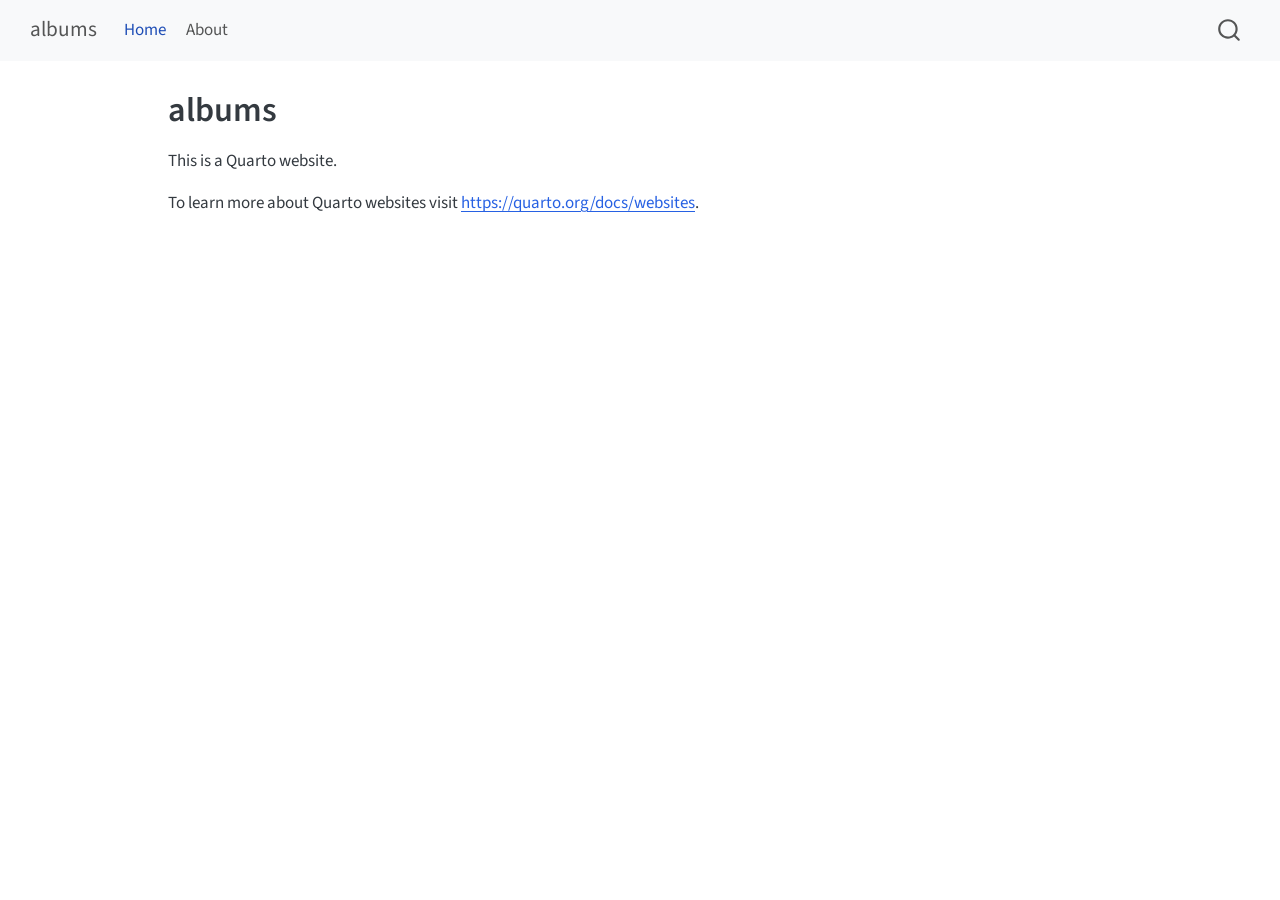
==== index.html @ 9aa45096 "Built site for gh-pages" ====
<!DOCTYPE html>
<html xmlns="http://www.w3.org/1999/xhtml" lang="en" xml:lang="en"><head>

<meta charset="utf-8">
<meta name="generator" content="quarto-1.10.18">

<meta name="viewport" content="width=device-width, initial-scale=1.0, user-scalable=yes">


<title>albums</title>
<style>
/* Default styles provided by pandoc.
** See https://pandoc.org/MANUAL.html#variables-for-html for config info.
*/
span.smallcaps{font-variant: small-caps;}
div.columns{display: flex; gap: 1.5em;}
div.column{flex: auto;}
@media screen {
div.columns{gap: min(4vw, 1.5em);}
div.column{overflow-x: auto;}
}
div.hanging-indent{margin-left: 1.5em; text-indent: -1.5em;}
ul.task-list{list-style: none;}
ul.task-list li input[type="checkbox"] {
  width: 0.8em;
  margin: 0 0.8em 0.2em -1em; /* quarto-specific, see https://github.com/quarto-dev/quarto-cli/issues/4556 */ 
  vertical-align: middle;
}
</style>


<script src="site_libs/quarto-nav/quarto-nav.js"></script>
<script src="site_libs/quarto-nav/headroom.min.js"></script>
<script src="site_libs/clipboard/clipboard.min.js"></script>
<script src="site_libs/quarto-search/autocomplete.umd.js"></script>
<script src="site_libs/quarto-search/fuse.min.js"></script>
<script src="site_libs/quarto-search/quarto-search.js"></script>
<meta name="quarto:offset" content="./">
<script src="site_libs/quarto-html/quarto.js" type="module"></script>
<script src="site_libs/quarto-html/tabsets/tabsets.js" type="module"></script>
<script src="site_libs/quarto-html/popper.min.js"></script>
<script src="site_libs/quarto-html/tippy.umd.min.js"></script>
<script src="site_libs/quarto-html/anchor.min.js"></script>
<link href="site_libs/quarto-html/tippy.css" rel="stylesheet">
<link href="site_libs/quarto-html/quarto-syntax-highlighting-64a204ab8560d761af7679ceaba22944.css" rel="stylesheet" id="quarto-text-highlighting-styles">
<script src="site_libs/bootstrap/bootstrap.min.js"></script>
<link href="site_libs/bootstrap/bootstrap-icons.css" rel="stylesheet">
<link href="site_libs/bootstrap/bootstrap-5453c8eb392fbb9e83e403fa6f01b86a.min.css" rel="stylesheet" append-hash="true" id="quarto-bootstrap" data-mode="light">
<script id="quarto-search-options" type="application/json">{
  "location": "navbar",
  "copy-button": false,
  "collapse-after": 3,
  "panel-placement": "end",
  "type": "overlay",
  "limit": 50,
  "keyboard-shortcut": [
    "f",
    "/",
    "s"
  ],
  "show-item-context": false,
  "language": {
    "search-no-results-text": "No results",
    "search-matching-documents-text": "matching documents",
    "search-copy-link-title": "Copy link to search",
    "search-hide-matches-text": "Hide additional matches",
    "search-more-match-text": "more match in this document",
    "search-more-matches-text": "more matches in this document",
    "search-clear-button-title": "Clear",
    "search-text-placeholder": "",
    "search-detached-cancel-button-title": "Cancel",
    "search-submit-button-title": "Submit",
    "search-label": "Search"
  }
}</script>


<link rel="stylesheet" href="styles.css">
</head>

<body class="nav-fixed quarto-light">

<div id="quarto-search-results"></div>
  <header id="quarto-header" class="headroom fixed-top">
    <nav class="navbar navbar-expand-lg " data-bs-theme="dark">
      <div class="navbar-container container-fluid">
      <div class="navbar-brand-container mx-auto">
    <a class="navbar-brand" href="./index.html">
    <span class="navbar-title">albums</span>
    </a>
  </div>
            <div id="quarto-search" class="" title="Search"></div>
          <button class="navbar-toggler" type="button" data-bs-toggle="collapse" data-bs-target="#navbarCollapse" aria-controls="navbarCollapse" role="menu" aria-expanded="false" aria-label="Toggle navigation" onclick="if (window.quartoToggleHeadroom) { window.quartoToggleHeadroom(); }">
  <span class="navbar-toggler-icon"></span>
</button>
          <div class="collapse navbar-collapse" id="navbarCollapse">
            <ul class="navbar-nav navbar-nav-scroll me-auto">
  <li class="nav-item">
    <a class="nav-link active" href="./index.html" aria-current="page"> 
<span class="menu-text">Home</span></a>
  </li>  
  <li class="nav-item">
    <a class="nav-link" href="./about.html"> 
<span class="menu-text">About</span></a>
  </li>  
</ul>
          </div> <!-- /navcollapse -->
            <div class="quarto-navbar-tools">
</div>
      </div> <!-- /container-fluid -->
    </nav>
</header>
<!-- content -->
<div id="quarto-content" class="quarto-container page-columns page-rows-contents page-layout-article page-navbar">
<!-- sidebar -->
<!-- margin-sidebar -->
    <div id="quarto-margin-sidebar" class="sidebar margin-sidebar zindex-bottom">
        
    </div>
<!-- main -->
<main class="content" id="quarto-document-content">

<header id="title-block-header" class="quarto-title-block default">
<div class="quarto-title">
<h1 class="title">albums</h1>
</div>



<div class="quarto-title-meta">

    
  
    
  </div>
  


</header>


<p>This is a Quarto website.</p>
<p>To learn more about Quarto websites visit <a href="https://quarto.org/docs/websites" class="uri">https://quarto.org/docs/websites</a>.</p>



</main> <!-- /main -->
<script id="quarto-html-after-body" type="application/javascript">
  window.document.addEventListener("DOMContentLoaded", function (event) {
    const icon = "";
    const anchorJS = new window.AnchorJS();
    anchorJS.options = {
      placement: 'right',
      icon: icon
    };
    anchorJS.add('.anchored');
    const isCodeAnnotation = (el) => {
      for (const clz of el.classList) {
        if (clz.startsWith('code-annotation-')) {                     
          return true;
        }
      }
      return false;
    }
    const onCopySuccess = function(e) {
      // button target
      const button = e.trigger;
      // don't keep focus
      button.blur();
      // flash "checked"
      button.classList.add('code-copy-button-checked');
      var currentTitle = button.getAttribute("title");
      button.setAttribute("title", "Copied!");
      let tooltip;
      if (window.bootstrap) {
        button.setAttribute("data-bs-toggle", "tooltip");
        button.setAttribute("data-bs-placement", "left");
        button.setAttribute("data-bs-title", "Copied!");
        tooltip = new bootstrap.Tooltip(button, 
          { trigger: "manual", 
            customClass: "code-copy-button-tooltip",
            offset: [0, -8]});
        tooltip.show();    
      }
      setTimeout(function() {
        if (tooltip) {
          tooltip.hide();
          button.removeAttribute("data-bs-title");
          button.removeAttribute("data-bs-toggle");
          button.removeAttribute("data-bs-placement");
        }
        button.setAttribute("title", currentTitle);
        button.classList.remove('code-copy-button-checked');
      }, 1000);
      // clear code selection
      e.clearSelection();
    }
    const getTextToCopy = function(trigger) {
      const outerScaffold = trigger.parentElement.cloneNode(true);
      const codeEl = outerScaffold.querySelector('code');
      for (const childEl of codeEl.children) {
        if (isCodeAnnotation(childEl)) {
          childEl.remove();
        }
      }
      return codeEl.innerText;
    }
    const clipboard = new window.ClipboardJS('.code-copy-button:not([data-in-quarto-modal])', {
      text: getTextToCopy
    });
    clipboard.on('success', onCopySuccess);
    if (window.document.getElementById('quarto-embedded-source-code-modal')) {
      const clipboardModal = new window.ClipboardJS('.code-copy-button[data-in-quarto-modal]', {
        text: getTextToCopy,
        container: window.document.getElementById('quarto-embedded-source-code-modal')
      });
      clipboardModal.on('success', onCopySuccess);
    }
      var localhostRegex = new RegExp(/^(?:http|https):\/\/localhost\:?[0-9]*\//);
      var mailtoRegex = new RegExp(/^mailto:/);
        var filterRegex = new RegExp('/' + window.location.host + '/');
      var isInternal = (href) => {
          return filterRegex.test(href) || localhostRegex.test(href) || mailtoRegex.test(href);
      }
      // Inspect non-navigation links and adorn them if external
     var links = window.document.querySelectorAll('a[href]:not(.nav-link):not(.navbar-brand):not(.toc-action):not(.sidebar-link):not(.sidebar-item-toggle):not(.pagination-link):not(.no-external):not([aria-hidden]):not(.dropdown-item):not(.quarto-navigation-tool):not(.about-link)');
      for (var i=0; i<links.length; i++) {
        const link = links[i];
        if (!isInternal(link.href)) {
          // undo the damage that might have been done by quarto-nav.js in the case of
          // links that we want to consider external
          if (link.dataset.originalHref !== undefined) {
            link.href = link.dataset.originalHref;
          }
        }
      }
    function tippyHover(el, contentFn, onTriggerFn, onUntriggerFn) {
      const config = {
        allowHTML: true,
        maxWidth: 500,
        delay: 100,
        arrow: false,
        appendTo: function(el) {
            return el.parentElement;
        },
        interactive: true,
        interactiveBorder: 10,
        theme: 'quarto',
        placement: 'bottom-start',
      };
      if (contentFn) {
        config.content = contentFn;
      }
      if (onTriggerFn) {
        config.onTrigger = onTriggerFn;
      }
      if (onUntriggerFn) {
        config.onUntrigger = onUntriggerFn;
      }
      window.tippy(el, config); 
    }
    const noterefs = window.document.querySelectorAll('a[role="doc-noteref"]');
    for (var i=0; i<noterefs.length; i++) {
      const ref = noterefs[i];
      tippyHover(ref, function() {
        // use id or data attribute instead here
        let href = ref.getAttribute('data-footnote-href') || ref.getAttribute('href');
        try { href = new URL(href).hash; } catch {}
        const id = href.replace(/^#\/?/, "");
        const note = window.document.getElementById(id);
        if (note) {
          return note.innerHTML;
        } else {
          return "";
        }
      });
    }
    const xrefs = window.document.querySelectorAll('a.quarto-xref');
    const processXRef = (id, note) => {
      // Strip column container classes
      const stripColumnClz = (el) => {
        el.classList.remove("page-full", "page-columns");
        if (el.children) {
          for (const child of el.children) {
            stripColumnClz(child);
          }
        }
      }
      stripColumnClz(note)
      if (id === null || id.startsWith('sec-')) {
        // Special case sections, only their first couple elements
        const container = document.createElement("div");
        if (note.children && note.children.length > 2) {
          container.appendChild(note.children[0].cloneNode(true));
          for (let i = 1; i < note.children.length; i++) {
            const child = note.children[i];
            if (child.tagName === "P" && child.innerText === "") {
              continue;
            } else {
              container.appendChild(child.cloneNode(true));
              break;
            }
          }
          if (window.Quarto?.typesetMath) {
            window.Quarto.typesetMath(container);
          }
          return container.innerHTML
        } else {
          if (window.Quarto?.typesetMath) {
            window.Quarto.typesetMath(note);
          }
          return note.innerHTML;
        }
      } else {
        // Remove any anchor links if they are present
        const anchorLink = note.querySelector('a.anchorjs-link');
        if (anchorLink) {
          anchorLink.remove();
        }
        if (window.Quarto?.typesetMath) {
          window.Quarto.typesetMath(note);
        }
        if (note.classList.contains("callout")) {
          return note.outerHTML;
        } else {
          return note.innerHTML;
        }
      }
    }
    for (var i=0; i<xrefs.length; i++) {
      const xref = xrefs[i];
      tippyHover(xref, undefined, function(instance) {
        instance.disable();
        let url = xref.getAttribute('href');
        let hash = undefined; 
        if (url.startsWith('#')) {
          hash = url;
        } else {
          try { hash = new URL(url).hash; } catch {}
        }
        if (hash) {
          const id = hash.replace(/^#\/?/, "");
          const note = window.document.getElementById(id);
          if (note !== null) {
            try {
              const html = processXRef(id, note.cloneNode(true));
              instance.setContent(html);
            } finally {
              instance.enable();
              instance.show();
            }
          } else {
            // See if we can fetch this
            fetch(url.split('#')[0])
            .then(res => res.text())
            .then(html => {
              const parser = new DOMParser();
              const htmlDoc = parser.parseFromString(html, "text/html");
              const note = htmlDoc.getElementById(id);
              if (note !== null) {
                const html = processXRef(id, note);
                instance.setContent(html);
              } 
            }).finally(() => {
              instance.enable();
              instance.show();
            });
          }
        } else {
          // See if we can fetch a full url (with no hash to target)
          // This is a special case and we should probably do some content thinning / targeting
          fetch(url)
          .then(res => res.text())
          .then(html => {
            const parser = new DOMParser();
            const htmlDoc = parser.parseFromString(html, "text/html");
            const note = htmlDoc.querySelector('main.content');
            if (note !== null) {
              // This should only happen for chapter cross references
              // (since there is no id in the URL)
              // remove the first header
              if (note.children.length > 0 && note.children[0].tagName === "HEADER") {
                note.children[0].remove();
              }
              const html = processXRef(null, note);
              instance.setContent(html);
            } 
          }).finally(() => {
            instance.enable();
            instance.show();
          });
        }
      }, function(instance) {
      });
    }
        let selectedAnnoteEl;
        const selectorForAnnotation = ( cell, annotation) => {
          let cellAttr = 'data-code-cell="' + cell + '"';
          let lineAttr = 'data-code-annotation="' +  annotation + '"';
          const selector = 'span[' + cellAttr + '][' + lineAttr + ']';
          return selector;
        }
        const selectCodeLines = (annoteEl) => {
          const doc = window.document;
          const targetCell = annoteEl.getAttribute("data-target-cell");
          const targetAnnotation = annoteEl.getAttribute("data-target-annotation");
          const annoteSpan = window.document.querySelector(selectorForAnnotation(targetCell, targetAnnotation));
          const lines = annoteSpan.getAttribute("data-code-lines").split(",");
          const lineIds = lines.map((line) => {
            return targetCell + "-" + line;
          })
          let top = null;
          let height = null;
          let parent = null;
          if (lineIds.length > 0) {
              //compute the position of the single el (top and bottom and make a div)
              const el = window.document.getElementById(lineIds[0]);
              top = el.offsetTop;
              height = el.offsetHeight;
              parent = el.parentElement.parentElement;
            if (lineIds.length > 1) {
              const lastEl = window.document.getElementById(lineIds[lineIds.length - 1]);
              const bottom = lastEl.offsetTop + lastEl.offsetHeight;
              height = bottom - top;
            }
            if (top !== null && height !== null && parent !== null) {
              // cook up a div (if necessary) and position it 
              let div = window.document.getElementById("code-annotation-line-highlight");
              if (div === null) {
                div = window.document.createElement("div");
                div.setAttribute("id", "code-annotation-line-highlight");
                div.style.position = 'absolute';
                parent.appendChild(div);
              }
              div.style.top = top - 2 + "px";
              div.style.height = height + 4 + "px";
              div.style.left = 0;
              let gutterDiv = window.document.getElementById("code-annotation-line-highlight-gutter");
              if (gutterDiv === null) {
                gutterDiv = window.document.createElement("div");
                gutterDiv.setAttribute("id", "code-annotation-line-highlight-gutter");
                gutterDiv.style.position = 'absolute';
                const codeCell = window.document.getElementById(targetCell);
                const gutter = codeCell.querySelector('.code-annotation-gutter');
                gutter.appendChild(gutterDiv);
              }
              gutterDiv.style.top = top - 2 + "px";
              gutterDiv.style.height = height + 4 + "px";
            }
            selectedAnnoteEl = annoteEl;
          }
        };
        const unselectCodeLines = () => {
          const elementsIds = ["code-annotation-line-highlight", "code-annotation-line-highlight-gutter"];
          elementsIds.forEach((elId) => {
            const div = window.document.getElementById(elId);
            if (div) {
              div.remove();
            }
          });
          selectedAnnoteEl = undefined;
        };
          // Handle positioning of the toggle
      window.addEventListener(
        "resize",
        throttle(() => {
          elRect = undefined;
          if (selectedAnnoteEl) {
            selectCodeLines(selectedAnnoteEl);
          }
        }, 10)
      );
      function throttle(fn, ms) {
      let throttle = false;
      let timer;
        return (...args) => {
          if(!throttle) { // first call gets through
              fn.apply(this, args);
              throttle = true;
          } else { // all the others get throttled
              if(timer) clearTimeout(timer); // cancel #2
              timer = setTimeout(() => {
                fn.apply(this, args);
                timer = throttle = false;
              }, ms);
          }
        };
      }
        // Attach click handler to the DT
        const annoteDls = window.document.querySelectorAll('dt[data-target-cell]');
        for (const annoteDlNode of annoteDls) {
          annoteDlNode.addEventListener('click', (event) => {
            const clickedEl = event.target;
            if (clickedEl !== selectedAnnoteEl) {
              unselectCodeLines();
              const activeEl = window.document.querySelector('dt[data-target-cell].code-annotation-active');
              if (activeEl) {
                activeEl.classList.remove('code-annotation-active');
              }
              selectCodeLines(clickedEl);
              clickedEl.classList.add('code-annotation-active');
            } else {
              // Unselect the line
              unselectCodeLines();
              clickedEl.classList.remove('code-annotation-active');
            }
          });
        }
    const findCites = (el) => {
      const parentEl = el.parentElement;
      if (parentEl) {
        const cites = parentEl.dataset.cites;
        if (cites) {
          return {
            el,
            cites: cites.split(' ')
          };
        } else {
          return findCites(el.parentElement)
        }
      } else {
        return undefined;
      }
    };
    var bibliorefs = window.document.querySelectorAll('a[role="doc-biblioref"]');
    for (var i=0; i<bibliorefs.length; i++) {
      const ref = bibliorefs[i];
      const citeInfo = findCites(ref);
      if (citeInfo) {
        tippyHover(citeInfo.el, function() {
          var popup = window.document.createElement('div');
          citeInfo.cites.forEach(function(cite) {
            var citeDiv = window.document.createElement('div');
            citeDiv.classList.add('hanging-indent');
            citeDiv.classList.add('csl-entry');
            var biblioDiv = window.document.getElementById('ref-' + cite);
            if (biblioDiv) {
              citeDiv.innerHTML = biblioDiv.innerHTML;
            }
            popup.appendChild(citeDiv);
          });
          return popup.innerHTML;
        });
      }
    }
  });
  </script>
</div> <!-- /content -->




</body></html>
---- site_libs/quarto-html/tippy.css ----
.tippy-box[data-animation=fade][data-state=hidden]{opacity:0}[data-tippy-root]{max-width:calc(100vw - 10px)}.tippy-box{position:relative;background-color:#333;color:#fff;border-radius:4px;font-size:14px;line-height:1.4;white-space:normal;outline:0;transition-property:transform,visibility,opacity}.tippy-box[data-placement^=top]>.tippy-arrow{bottom:0}.tippy-box[data-placement^=top]>.tippy-arrow:before{bottom:-7px;left:0;border-width:8px 8px 0;border-top-color:initial;transform-origin:center top}.tippy-box[data-placement^=bottom]>.tippy-arrow{top:0}.tippy-box[data-placement^=bottom]>.tippy-arrow:before{top:-7px;left:0;border-width:0 8px 8px;border-bottom-color:initial;transform-origin:center bottom}.tippy-box[data-placement^=left]>.tippy-arrow{right:0}.tippy-box[data-placement^=left]>.tippy-arrow:before{border-width:8px 0 8px 8px;border-left-color:initial;right:-7px;transform-origin:center left}.tippy-box[data-placement^=right]>.tippy-arrow{left:0}.tippy-box[data-placement^=right]>.tippy-arrow:before{left:-7px;border-width:8px 8px 8px 0;border-right-color:initial;transform-origin:center right}.tippy-box[data-inertia][data-state=visible]{transition-timing-function:cubic-bezier(.54,1.5,.38,1.11)}.tippy-arrow{width:16px;height:16px;color:#333}.tippy-arrow:before{content:"";position:absolute;border-color:transparent;border-style:solid}.tippy-content{position:relative;padding:5px 9px;z-index:1}
---- site_libs/quarto-html/quarto-syntax-highlighting-64a204ab8560d761af7679ceaba22944.css ----
/* quarto syntax highlight colors */
:root {
  --quarto-hl-ot-color: #003B4F;
  --quarto-hl-at-color: #657422;
  --quarto-hl-ss-color: #20794D;
  --quarto-hl-an-color: #5E5E5E;
  --quarto-hl-fu-color: #4758AB;
  --quarto-hl-st-color: #20794D;
  --quarto-hl-cf-color: #003B4F;
  --quarto-hl-op-color: #5E5E5E;
  --quarto-hl-er-color: #AD0000;
  --quarto-hl-bn-color: #AD0000;
  --quarto-hl-al-color: #AD0000;
  --quarto-hl-va-color: #111111;
  --quarto-hl-bu-color: inherit;
  --quarto-hl-ex-color: inherit;
  --quarto-hl-pp-color: #AD0000;
  --quarto-hl-in-color: #5E5E5E;
  --quarto-hl-vs-color: #20794D;
  --quarto-hl-wa-color: #5E5E5E;
  --quarto-hl-do-color: #5E5E5E;
  --quarto-hl-im-color: #00769E;
  --quarto-hl-ch-color: #20794D;
  --quarto-hl-dt-color: #AD0000;
  --quarto-hl-fl-color: #AD0000;
  --quarto-hl-co-color: #5E5E5E;
  --quarto-hl-cv-color: #5E5E5E;
  --quarto-hl-cn-color: #8f5902;
  --quarto-hl-sc-color: #5E5E5E;
  --quarto-hl-dv-color: #AD0000;
  --quarto-hl-kw-color: #003B4F;
}

/* other quarto variables */
:root {
  --quarto-font-monospace: SFMono-Regular, Menlo, Monaco, Consolas, "Liberation Mono", "Courier New", monospace;
}

/* syntax highlight based on Pandoc's rules */
pre > code.sourceCode > span {
  color: #003B4F;
}

code.sourceCode > span {
  color: #003B4F;
}

div.sourceCode,
div.sourceCode pre.sourceCode {
  color: #003B4F;
}

/* Normal */
code span {
  color: #003B4F;
}

/* Alert */
code span.al {
  color: #AD0000;
  font-style: inherit;
}

/* Annotation */
code span.an {
  color: #5E5E5E;
  font-style: inherit;
}

/* Attribute */
code span.at {
  color: #657422;
  font-style: inherit;
}

/* BaseN */
code span.bn {
  color: #AD0000;
  font-style: inherit;
}

/* BuiltIn */
code span.bu {
  font-style: inherit;
}

/* ControlFlow */
code span.cf {
  color: #003B4F;
  font-weight: bold;
  font-style: inherit;
}

/* Char */
code span.ch {
  color: #20794D;
  font-style: inherit;
}

/* Constant */
code span.cn {
  color: #8f5902;
  font-style: inherit;
}

/* Comment */
code span.co {
  color: #5E5E5E;
  font-style: inherit;
}

/* CommentVar */
code span.cv {
  color: #5E5E5E;
  font-style: italic;
}

/* Documentation */
code span.do {
  color: #5E5E5E;
  font-style: italic;
}

/* DataType */
code span.dt {
  color: #AD0000;
  font-style: inherit;
}

/* DecVal */
code span.dv {
  color: #AD0000;
  font-style: inherit;
}

/* Error */
code span.er {
  color: #AD0000;
  font-style: inherit;
}

/* Extension */
code span.ex {
  font-style: inherit;
}

/* Float */
code span.fl {
  color: #AD0000;
  font-style: inherit;
}

/* Function */
code span.fu {
  color: #4758AB;
  font-style: inherit;
}

/* Import */
code span.im {
  color: #00769E;
  font-style: inherit;
}

/* Information */
code span.in {
  color: #5E5E5E;
  font-style: inherit;
}

/* Keyword */
code span.kw {
  color: #003B4F;
  font-weight: bold;
  font-style: inherit;
}

/* Operator */
code span.op {
  color: #5E5E5E;
  font-style: inherit;
}

/* Other */
code span.ot {
  color: #003B4F;
  font-style: inherit;
}

/* Preprocessor */
code span.pp {
  color: #AD0000;
  font-style: inherit;
}

/* SpecialChar */
code span.sc {
  color: #5E5E5E;
  font-style: inherit;
}

/* SpecialString */
code span.ss {
  color: #20794D;
  font-style: inherit;
}

/* String */
code span.st {
  color: #20794D;
  font-style: inherit;
}

/* Variable */
code span.va {
  color: #111111;
  font-style: inherit;
}

/* VerbatimString */
code span.vs {
  color: #20794D;
  font-style: inherit;
}

/* Warning */
code span.wa {
  color: #5E5E5E;
  font-style: italic;
}

.prevent-inlining {
  content: "</";
}

/*# sourceMappingURL=9d8d5bb603a83b8298b89080a598c93b.css.map */
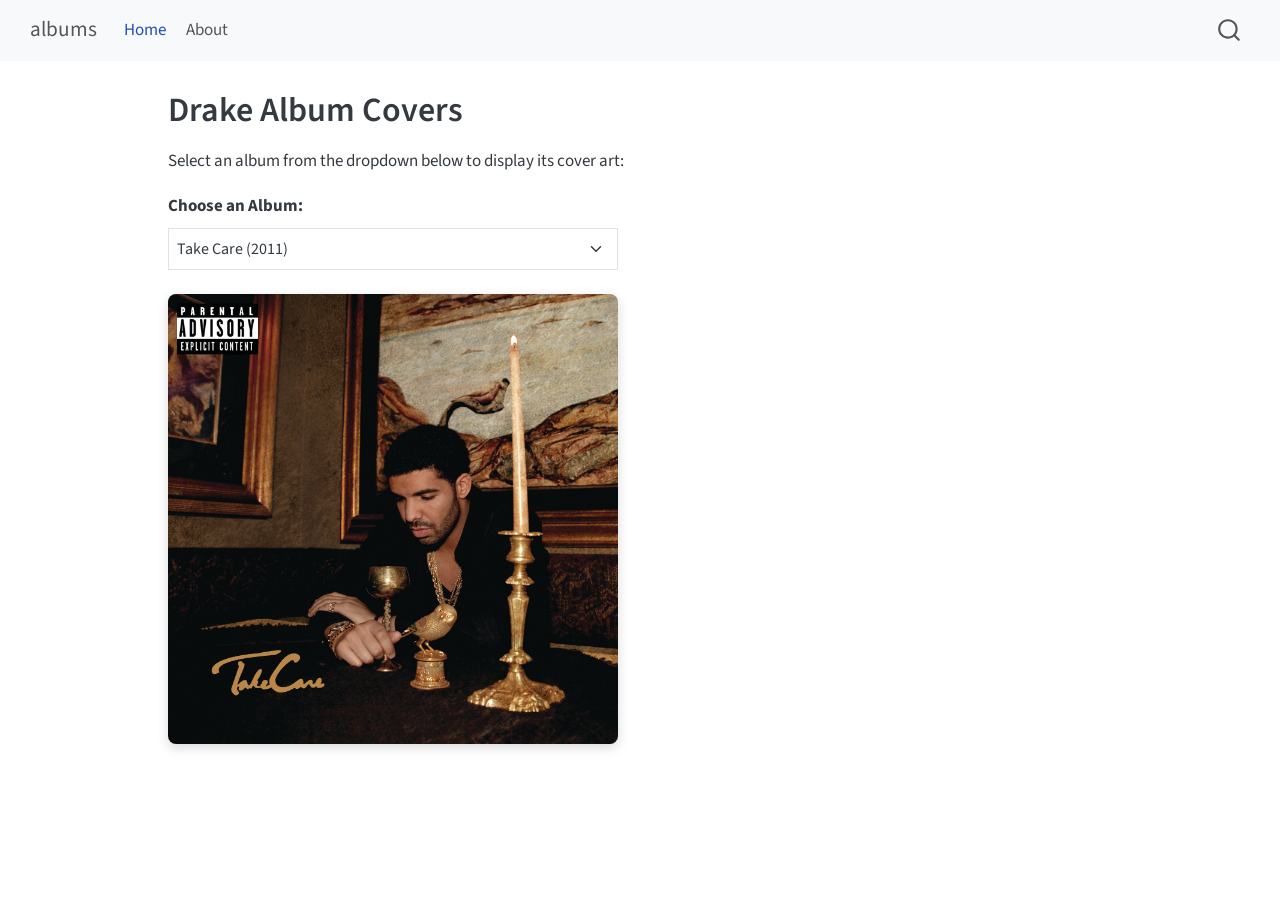
==== commit 8940e38e: "Built site for gh-pages" ====
--- a/index.html
+++ b/index.html
@@ -7,7 +7,7 @@
 <meta name="viewport" content="width=device-width, initial-scale=1.0, user-scalable=yes">
 
 
-<title>albums</title>
+<title>Drake Album Covers – albums</title>
 <style>
 /* Default styles provided by pandoc.
 ** See https://pandoc.org/MANUAL.html#variables-for-html for config info.
@@ -122,7 +122,7 @@
 
 <header id="title-block-header" class="quarto-title-block default">
 <div class="quarto-title">
-<h1 class="title">albums</h1>
+<h1 class="title">Drake Album Covers</h1>
 </div>
 
 
@@ -139,8 +139,42 @@
 </header>
 
 
-<p>This is a Quarto website.</p>
-<p>To learn more about Quarto websites visit <a href="https://quarto.org/docs/websites" class="uri">https://quarto.org/docs/websites</a>.</p>
+<p>Select an album from the dropdown below to display its cover art:</p>
+<div style="margin: 20px 0;">
+  <label for="albumSelect" class="form-label" style="font-weight: bold; margin-bottom: 8px; display: block;">Choose an Album:</label>
+  <select id="albumSelect" class="form-select" style="max-width: 450px; padding: 8px; font-size: 16px;">
+    <option value="data/2006_room_for_improvement.jpg">Room for Improvement (2006)</option>
+    <option value="data/2007_comeback_season.jpg">Comeback Season (2007)</option>
+    <option value="data/2009_so_far_gone.jpg">So Far Gone (2009)</option>
+    <option value="data/2010_thank_me_later.jpg">Thank Me Later (2010)</option>
+    <option value="data/2011_take_care.jpg" selected="">Take Care (2011)</option>
+    <option value="data/2013_nothing_was_the_same.jpg">Nothing Was the Same (2013)</option>
+    <option value="data/2015_if_youre_reading_this_its_too_late.jpg">If You’re Reading This It’s Too Late (2015)</option>
+    <option value="data/2015_what_a_time_to_be_alive.jpg">What a Time to Be Alive (2015)</option>
+    <option value="data/2016_views.jpg">Views (2016)</option>
+    <option value="data/2017_more_life.jpg">More Life (2017)</option>
+    <option value="data/2018_scorpion.jpg">Scorpion (2018)</option>
+    <option value="data/2019_care_package.jpg">Care Package (2019)</option>
+    <option value="data/2020_dark_lane_demo_tapes.jpg">Dark Lane Demo Tapes (2020)</option>
+    <option value="data/2021_certified_lover_boy.jpg">Certified Lover Boy (2021)</option>
+    <option value="data/2022_honestly_nevermind.jpg">Honestly, Nevermind (2022)</option>
+    <option value="data/2022_her_loss.jpg">Her Loss (2022)</option>
+    <option value="data/2023_for_all_the_dogs.jpg">For All the Dogs (2023)</option>
+    <option value="data/2025_some_sexy_songs_4_u.jpg">$ome $exy $ongs 4 U (2025)</option>
+  </select>
+</div>
+
+<div style="margin-top: 24px;">
+  <img id="albumDisplay" src="data/2011_take_care.jpg" alt="Album Cover" style="max-width: 450px; width: 100%; border-radius: 8px; box-shadow: 0 4px 12px rgba(0,0,0,0.15); display: block;">
+</div>
+
+<script>
+  const selector = document.getElementById('albumSelect');
+  const image = document.getElementById('albumDisplay');
+  selector.addEventListener('change', function() {
+    image.src = this.value;
+  });
+</script>
 
 
 
@@ -218,7 +252,7 @@
     }
       var localhostRegex = new RegExp(/^(?:http|https):\/\/localhost\:?[0-9]*\//);
       var mailtoRegex = new RegExp(/^mailto:/);
-        var filterRegex = new RegExp('/' + window.location.host + '/');
+        var filterRegex = new RegExp("https:\/\/JonasNoury9\.github\.io\/albums\/");
       var isInternal = (href) => {
           return filterRegex.test(href) || localhostRegex.test(href) || mailtoRegex.test(href);
       }
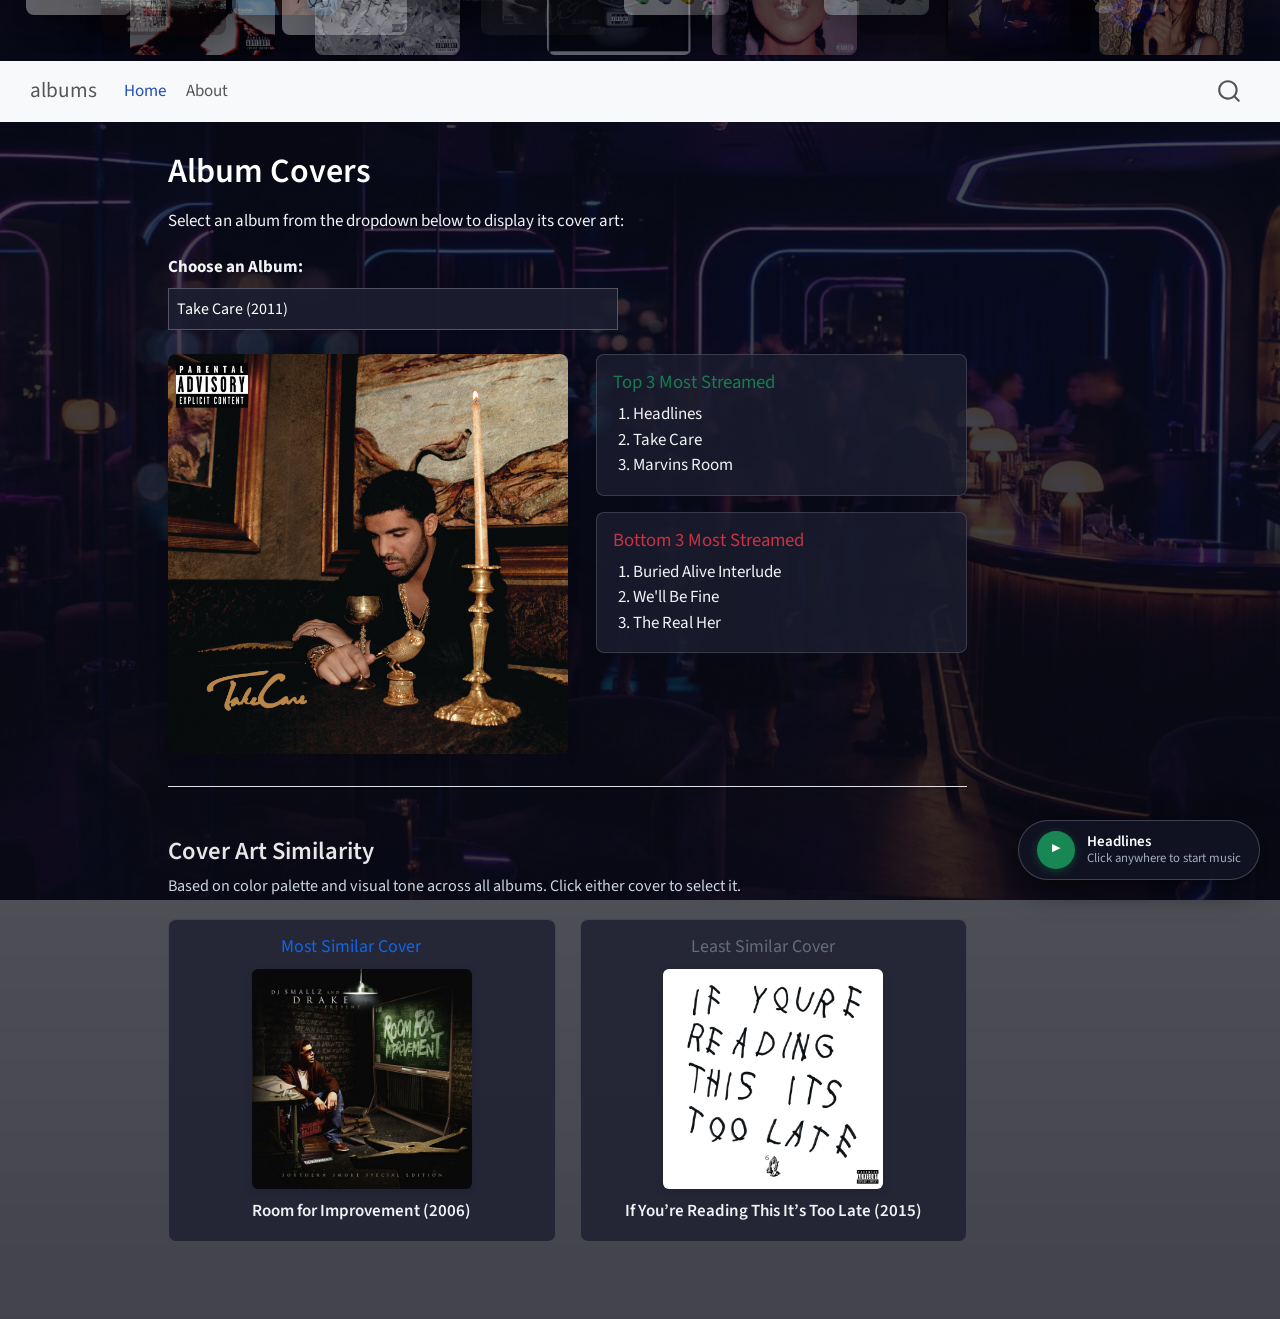
==== commit 509080ea: "Built site for gh-pages" ====
--- a/index.html
+++ b/index.html
@@ -7,7 +7,7 @@
 <meta name="viewport" content="width=device-width, initial-scale=1.0, user-scalable=yes">
 
 
-<title>Drake Album Covers – albums</title>
+<title>Album Covers – albums</title>
 <style>
 /* Default styles provided by pandoc.
 ** See https://pandoc.org/MANUAL.html#variables-for-html for config info.
@@ -122,7 +122,7 @@
 
 <header id="title-block-header" class="quarto-title-block default">
 <div class="quarto-title">
-<h1 class="title">Drake Album Covers</h1>
+<h1 class="title">Album Covers</h1>
 </div>
 
 
@@ -143,37 +143,492 @@
 <div style="margin: 20px 0;">
   <label for="albumSelect" class="form-label" style="font-weight: bold; margin-bottom: 8px; display: block;">Choose an Album:</label>
   <select id="albumSelect" class="form-select" style="max-width: 450px; padding: 8px; font-size: 16px;">
-    <option value="data/2006_room_for_improvement.jpg">Room for Improvement (2006)</option>
-    <option value="data/2007_comeback_season.jpg">Comeback Season (2007)</option>
-    <option value="data/2009_so_far_gone.jpg">So Far Gone (2009)</option>
-    <option value="data/2010_thank_me_later.jpg">Thank Me Later (2010)</option>
-    <option value="data/2011_take_care.jpg" selected="">Take Care (2011)</option>
-    <option value="data/2013_nothing_was_the_same.jpg">Nothing Was the Same (2013)</option>
-    <option value="data/2015_if_youre_reading_this_its_too_late.jpg">If You’re Reading This It’s Too Late (2015)</option>
-    <option value="data/2015_what_a_time_to_be_alive.jpg">What a Time to Be Alive (2015)</option>
-    <option value="data/2016_views.jpg">Views (2016)</option>
-    <option value="data/2017_more_life.jpg">More Life (2017)</option>
-    <option value="data/2018_scorpion.jpg">Scorpion (2018)</option>
-    <option value="data/2019_care_package.jpg">Care Package (2019)</option>
-    <option value="data/2020_dark_lane_demo_tapes.jpg">Dark Lane Demo Tapes (2020)</option>
-    <option value="data/2021_certified_lover_boy.jpg">Certified Lover Boy (2021)</option>
-    <option value="data/2022_honestly_nevermind.jpg">Honestly, Nevermind (2022)</option>
-    <option value="data/2022_her_loss.jpg">Her Loss (2022)</option>
-    <option value="data/2023_for_all_the_dogs.jpg">For All the Dogs (2023)</option>
-    <option value="data/2025_some_sexy_songs_4_u.jpg">$ome $exy $ongs 4 U (2025)</option>
+    <optgroup label="Drake">
+      <option value="data/2006_room_for_improvement.jpg">Room for Improvement (2006)</option>
+      <option value="data/2007_comeback_season.jpg">Comeback Season (2007)</option>
+      <option value="data/2009_so_far_gone.jpg">So Far Gone (2009)</option>
+      <option value="data/2010_thank_me_later.jpg">Thank Me Later (2010)</option>
+      <option value="data/2011_take_care.jpg" selected="">Take Care (2011)</option>
+      <option value="data/2013_nothing_was_the_same.jpg">Nothing Was the Same (2013)</option>
+      <option value="data/2015_if_youre_reading_this_its_too_late.jpg">If You’re Reading This It’s Too Late (2015)</option>
+      <option value="data/2015_what_a_time_to_be_alive.jpg">What a Time to Be Alive (2015)</option>
+      <option value="data/2016_views.jpg">Views (2016)</option>
+      <option value="data/2017_more_life.jpg">More Life (2017)</option>
+      <option value="data/2018_scorpion.jpg">Scorpion (2018)</option>
+      <option value="data/2019_care_package.jpg">Care Package (2019)</option>
+      <option value="data/2020_dark_lane_demo_tapes.jpg">Dark Lane Demo Tapes (2020)</option>
+      <option value="data/2021_certified_lover_boy.jpg">Certified Lover Boy (2021)</option>
+      <option value="data/2022_honestly_nevermind.jpg">Honestly, Nevermind (2022)</option>
+      <option value="data/2022_her_loss.jpg">Her Loss (2022)</option>
+      <option value="data/2023_for_all_the_dogs.jpg">For All the Dogs (2023)</option>
+      <option value="data/2025_some_sexy_songs_4_u.jpg">$ome $exy $ongs 4 U (2025)</option>
+    </optgroup>
+    <optgroup label="fakemink">
+      <option value="data/fakemink_2023_real_hospitality.jpg">real hospitality (2023)</option>
+      <option value="data/fakemink_2023_londons_saviour.jpg">London's Saviour (2023)</option>
+      <option value="data/fakemink_2024_wild_one.jpg">Wild One (2024)</option>
+      <option value="data/fakemink_2024_furever.jpg">Furever (2024)</option>
+      <option value="data/fakemink_2026_the_boy_who_cried_terrified.jpg">The Boy Who Cried Terrified (2026)</option>
+      <option value="data/fakemink_2026_terrified.jpg">Terrified (2026)</option>
+    </optgroup>
+    <optgroup label="Feng">
+      <option value="data/feng_2025_what_the_feng.jpg">What the Feng (2025)</option>
+      <option value="data/feng_2026_weekend_rockstar.jpg">Weekend Rockstar (2026)</option>
+      <option value="data/feng_2026_summer_at_camp_lakepine.jpg">Summer at Camp Lakepine (2026)</option>
+    </optgroup>
   </select>
 </div>
 
-<div style="margin-top: 24px;">
-  <img id="albumDisplay" src="data/2011_take_care.jpg" alt="Album Cover" style="max-width: 450px; width: 100%; border-radius: 8px; box-shadow: 0 4px 12px rgba(0,0,0,0.15); display: block;">
+<div style="margin-top: 24px; display: flex; flex-wrap: wrap; gap: 28px; align-items: flex-start;">
+  <div>
+    <img id="albumDisplay" src="data/2011_take_care.jpg" alt="Album Cover" style="max-width: 400px; width: 100%; border-radius: 8px; box-shadow: 0 4px 12px rgba(0,0,0,0.15); display: block;">
+  </div>
+  <div style="flex: 1; min-width: 260px;">
+    <div style="background: #f8f9fa; border: 1px solid #dee2e6; border-radius: 8px; padding: 16px; margin-bottom: 16px;">
+      <h4 style="margin-top: 0; color: #198754; font-size: 1.1rem;" class="anchored">Top 3 Most Streamed</h4>
+      <ol id="top3List" style="margin-bottom: 0; padding-left: 20px;"></ol>
+    </div>
+    <div style="background: #f8f9fa; border: 1px solid #dee2e6; border-radius: 8px; padding: 16px;">
+      <h4 style="margin-top: 0; color: #dc3545; font-size: 1.1rem;" class="anchored">Bottom 3 Most Streamed</h4>
+      <ol id="bottom3List" style="margin-bottom: 0; padding-left: 20px;"></ol>
+    </div>
+  </div>
 </div>
 
+<div style="margin-top: 32px; padding-top: 24px; border-top: 1px solid #dee2e6;">
+  <h3 style="margin-bottom: 8px;" class="anchored">Cover Art Similarity</h3>
+  <p style="color: #6c757d; margin-bottom: 20px; font-size: 0.95rem;">Based on color palette and visual tone across all albums. Click either cover to select it.</p>
+  <div style="display: flex; flex-wrap: wrap; gap: 24px;">
+    <div id="mostSimilarCard" style="flex: 1; min-width: 240px; background: #f8f9fa; border: 1px solid #dee2e6; border-radius: 8px; padding: 16px; text-align: center; cursor: pointer;">
+      <h5 style="color: #0d6efd; margin-top: 0; margin-bottom: 12px; font-size: 1.05rem;" class="anchored">Most Similar Cover</h5>
+      <img id="mostSimilarImg" src="" alt="Most Similar Album Cover" style="max-width: 220px; width: 100%; border-radius: 6px; box-shadow: 0 3px 10px rgba(0,0,0,0.12); margin: 0 auto; display: block;">
+      <p id="mostSimilarTitle" style="font-weight: 600; margin-top: 10px; margin-bottom: 0;"></p>
+    </div>
+    <div id="leastSimilarCard" style="flex: 1; min-width: 240px; background: #f8f9fa; border: 1px solid #dee2e6; border-radius: 8px; padding: 16px; text-align: center; cursor: pointer;">
+      <h5 style="color: #6c757d; margin-top: 0; margin-bottom: 12px; font-size: 1.05rem;" class="anchored">Least Similar Cover</h5>
+      <img id="leastSimilarImg" src="" alt="Least Similar Album Cover" style="max-width: 220px; width: 100%; border-radius: 6px; box-shadow: 0 3px 10px rgba(0,0,0,0.12); margin: 0 auto; display: block;">
+      <p id="leastSimilarTitle" style="font-weight: 600; margin-top: 10px; margin-bottom: 0;"></p>
+    </div>
+  </div>
+</div>
+
+<div id="musicPlayerBar" style="position: fixed; bottom: 20px; right: 20px; z-index: 9999; background: rgba(18, 20, 35, 0.92); backdrop-filter: blur(12px); -webkit-backdrop-filter: blur(12px); border: 1px solid rgba(255, 255, 255, 0.2); border-radius: 40px; padding: 10px 18px; display: flex; align-items: center; gap: 12px; box-shadow: 0 8px 30px rgba(0,0,0,0.6); color: #fff;">
+  <button id="playPauseBtn" title="Play / Pause" style="background: #198754; border: none; border-radius: 50%; width: 38px; height: 38px; color: white; display: flex; align-items: center; justify-content: center; cursor: pointer; font-size: 1rem; box-shadow: 0 2px 8px rgba(25, 135, 84, 0.4); outline: none;">▶</button>
+  <div style="font-size: 0.88rem; line-height: 1.25; max-width: 220px;">
+    <div id="nowPlayingTitle" style="font-weight: 600; color: #fff; white-space: nowrap; overflow: hidden; text-overflow: ellipsis;">Headlines</div>
+    <div id="playbackStatus" style="font-size: 0.75rem; color: #a0aec0;">Click anywhere to start music</div>
+  </div>
+  <audio id="albumAudio" loop="" preload="auto"></audio>
+</div>
+
 <script>
+  const albumData = {
+    "data/2006_room_for_improvement.jpg": {
+      top3: ["Special (feat. Voyce)", "Do What You Do", "City Is Mine"],
+      bottom3: ["Try Harder", "A Scorpio's Mind", "Come Winter"]
+    },
+    "data/2007_comeback_season.jpg": {
+      top3: ["Replacement Girl (feat. Trey Songz)", "Going In For Life", "Closer"],
+      bottom3: ["Where to Now", "Underdog", "The Presentation"]
+    },
+    "data/2009_so_far_gone.jpg": {
+      top3: ["Best I Ever Had", "Little Bit", "Lust For Life"],
+      bottom3: ["Unstoppable", "Congratulations", "Outro"]
+    },
+    "data/2010_thank_me_later.jpg": {
+      top3: ["Fancy", "Shut It Down", "Fireworks"],
+      bottom3: ["Light Up", "Karaoke", "Thank Me Now"]
+    },
+    "data/2011_take_care.jpg": {
+      top3: ["Headlines", "Take Care", "Marvins Room"],
+      bottom3: ["Buried Alive Interlude", "We'll Be Fine", "The Real Her"]
+    },
+    "data/2013_nothing_was_the_same.jpg": {
+      top3: ["Hold On, We're Going Home", "From Time", "Pound Cake / Paris Morton Music 2"],
+      bottom3: ["305 To My City", "Connect", "The Language"]
+    },
+    "data/2015_if_youre_reading_this_its_too_late.jpg": {
+      top3: ["Know Yourself", "Energy", "Jungle"],
+      bottom3: ["Used To", "Madonna", "6 Man"]
+    },
+    "data/2015_what_a_time_to_be_alive.jpg": {
+      top3: ["Jumpman", "Jersey", "Digital Dash"],
+      bottom3: ["I'm The Plug", "Change Locations", "Plastic Bag"]
+    },
+    "data/2016_views.jpg": {
+      top3: ["One Dance", "Hotline Bling", "Too Good"],
+      bottom3: ["Faithful", "Grammys", "Pop Style"]
+    },
+    "data/2017_more_life.jpg": {
+      top3: ["Passionfruit", "Teenage Fever", "Get It Together"],
+      bottom3: ["Glow", "Ice Melts", "Skepta Interlude"]
+    },
+    "data/2018_scorpion.jpg": {
+      top3: ["God's Plan", "In My Feelings", "Don’t Matter To Me"],
+      bottom3: ["March 14", "Is There More", "Ratchet Happy Birthday"]
+    },
+    "data/2019_care_package.jpg": {
+      top3: ["Trust Issues", "Can I", "Club Paradise"],
+      bottom3: ["Jodeci Freestyle", "Draft Day", "Heat Of The Moment"]
+    },
+    "data/2020_dark_lane_demo_tapes.jpg": {
+      top3: ["Chicago Freestyle", "Not You Too", "Pain 1993"],
+      bottom3: ["From Florida With Love", "Losses", "Landed"]
+    },
+    "data/2021_certified_lover_boy.jpg": {
+      top3: ["Fair Trade", "Girls Want Girls", "Yebba’s Heartbreak"],
+      bottom3: ["The Remorse", "7am On Bridle Path", "IMY2"]
+    },
+    "data/2022_honestly_nevermind.jpg": {
+      top3: ["Jimmy Cooks", "A Keeper", "Flight's Booked"],
+      bottom3: ["Liability", "Down Hill", "Tie That Binds"]
+    },
+    "data/2022_her_loss.jpg": {
+      top3: ["Rich Flex", "Hours In Silence", "Pussy & Millions"],
+      bottom3: ["3AM on Glenwood", "More M’s", "I Guess It’s Fuck Me"]
+    },
+    "data/2023_for_all_the_dogs.jpg": {
+      top3: ["Rich Baby Daddy", "IDGAF", "Virginia Beach"],
+      bottom3: ["Screw The World", "BBL Love", "All The Parties"]
+    },
+    "data/2025_some_sexy_songs_4_u.jpg": {
+      top3: ["NOKIA", "DIE TRYING", "SOMEBODY LOVES ME"],
+      bottom3: ["GLORIOUS", "LASERS", "WHEN HE'S GONE"]
+    },
+    "data/fakemink_2023_real_hospitality.jpg": {
+      top3: ["metal gear", "china city", "thirty two teeth"],
+      bottom3: ["thirty two teeth", "china city", "metal gear"]
+    },
+    "data/fakemink_2023_londons_saviour.jpg": {
+      top3: ["Celebrity Deathmatch", "Just Kitten", "Kill Everything"],
+      bottom3: ["Fleeting Feeling", "One More, Then I’ll Sleep", "Phantas-Ma-Goria"]
+    },
+    "data/fakemink_2024_wild_one.jpg": {
+      top3: ["Blow Me", "Ambilux", "Truffle"],
+      bottom3: ["Chinchilla", "Truffle", "Ambilux"]
+    },
+    "data/fakemink_2024_furever.jpg": {
+      top3: ["High Like Me", "Shampoodle", "Hella"],
+      bottom3: ["Animal Mintz", "Powder", "Hella"]
+    },
+    "data/fakemink_2026_the_boy_who_cried_terrified.jpg": {
+      top3: ["Blow The Speaker .", "Young Millionaire .", "Mr. Chow ."],
+      bottom3: ["fml .", "The Mercer .", "Dumb ."]
+    },
+    "data/fakemink_2026_terrified.jpg": {
+      top3: ["Night , Blooming Jasmine .", "Rétard Angel .", "Like A Virgin"],
+      bottom3: ["Fire & Ice .", "Etna .", "Jungle-Affair ."]
+    },
+    "data/feng_2025_what_the_feng.jpg": {
+      top3: ["XY", "Left for USA", "YOLO"],
+      bottom3: ["Soul 2 soul", "Me vs the world", "Memories"]
+    },
+    "data/feng_2026_weekend_rockstar.jpg": {
+      top3: ["XOXO", "Cali Crazy", "Teenage Famous"],
+      bottom3: ["Running Wild", "Don’t Be Normal", "Superstar"]
+    },
+    "data/feng_2026_summer_at_camp_lakepine.jpg": {
+      top3: ["Coachella", "2023 Summer", "Smile Through The Pain"],
+      bottom3: ["Diary", "Lets Make Out", "Vomit"]
+    }
+  };
+
+  const similarityData = {
+    "data/2006_room_for_improvement.jpg": {
+      most_file: "data/2017_more_life.jpg",
+      most_title: "More Life (2017)",
+      least_file: "data/2015_if_youre_reading_this_its_too_late.jpg",
+      least_title: "If You’re Reading This It’s Too Late (2015)"
+    },
+    "data/2007_comeback_season.jpg": {
+      most_file: "data/2022_honestly_nevermind.jpg",
+      most_title: "Honestly, Nevermind (2022)",
+      least_file: "data/2015_if_youre_reading_this_its_too_late.jpg",
+      least_title: "If You’re Reading This It’s Too Late (2015)"
+    },
+    "data/2009_so_far_gone.jpg": {
+      most_file: "data/fakemink_2023_real_hospitality.jpg",
+      most_title: "real hospitality (2023)",
+      least_file: "data/2018_scorpion.jpg",
+      least_title: "Scorpion (2018)"
+    },
+    "data/2010_thank_me_later.jpg": {
+      most_file: "data/2015_if_youre_reading_this_its_too_late.jpg",
+      most_title: "If You’re Reading This It’s Too Late (2015)",
+      least_file: "data/2020_dark_lane_demo_tapes.jpg",
+      least_title: "Dark Lane Demo Tapes (2020)"
+    },
+    "data/2011_take_care.jpg": {
+      most_file: "data/2006_room_for_improvement.jpg",
+      most_title: "Room for Improvement (2006)",
+      least_file: "data/2015_if_youre_reading_this_its_too_late.jpg",
+      least_title: "If You’re Reading This It’s Too Late (2015)"
+    },
+    "data/2013_nothing_was_the_same.jpg": {
+      most_file: "data/2015_what_a_time_to_be_alive.jpg",
+      most_title: "What a Time to Be Alive (2015)",
+      least_file: "data/2020_dark_lane_demo_tapes.jpg",
+      least_title: "Dark Lane Demo Tapes (2020)"
+    },
+    "data/2015_if_youre_reading_this_its_too_late.jpg": {
+      most_file: "data/2021_certified_lover_boy.jpg",
+      most_title: "Certified Lover Boy (2021)",
+      least_file: "data/fakemink_2023_real_hospitality.jpg",
+      least_title: "real hospitality (2023)"
+    },
+    "data/2015_what_a_time_to_be_alive.jpg": {
+      most_file: "data/2022_her_loss.jpg",
+      most_title: "Her Loss (2022)",
+      least_file: "data/fakemink_2023_real_hospitality.jpg",
+      least_title: "real hospitality (2023)"
+    },
+    "data/2016_views.jpg": {
+      most_file: "data/fakemink_2026_terrified.jpg",
+      most_title: "Terrified (2026)",
+      least_file: "data/fakemink_2023_real_hospitality.jpg",
+      least_title: "real hospitality (2023)"
+    },
+    "data/2017_more_life.jpg": {
+      most_file: "data/2023_for_all_the_dogs.jpg",
+      most_title: "For All the Dogs (2023)",
+      least_file: "data/feng_2026_weekend_rockstar.jpg",
+      least_title: "Weekend Rockstar (2026)"
+    },
+    "data/2018_scorpion.jpg": {
+      most_file: "data/fakemink_2026_terrified.jpg",
+      most_title: "Terrified (2026)",
+      least_file: "data/fakemink_2023_real_hospitality.jpg",
+      least_title: "real hospitality (2023)"
+    },
+    "data/2019_care_package.jpg": {
+      most_file: "data/2009_so_far_gone.jpg",
+      most_title: "So Far Gone (2009)",
+      least_file: "data/2018_scorpion.jpg",
+      least_title: "Scorpion (2018)"
+    },
+    "data/2020_dark_lane_demo_tapes.jpg": {
+      most_file: "data/2006_room_for_improvement.jpg",
+      most_title: "Room for Improvement (2006)",
+      least_file: "data/2015_if_youre_reading_this_its_too_late.jpg",
+      least_title: "If You’re Reading This It’s Too Late (2015)"
+    },
+    "data/2021_certified_lover_boy.jpg": {
+      most_file: "data/2015_if_youre_reading_this_its_too_late.jpg",
+      most_title: "If You’re Reading This It’s Too Late (2015)",
+      least_file: "data/fakemink_2023_real_hospitality.jpg",
+      least_title: "real hospitality (2023)"
+    },
+    "data/2022_honestly_nevermind.jpg": {
+      most_file: "data/2023_for_all_the_dogs.jpg",
+      most_title: "For All the Dogs (2023)",
+      least_file: "data/feng_2026_weekend_rockstar.jpg",
+      least_title: "Weekend Rockstar (2026)"
+    },
+    "data/2022_her_loss.jpg": {
+      most_file: "data/feng_2026_summer_at_camp_lakepine.jpg",
+      most_title: "Summer at Camp Lakepine (2026)",
+      least_file: "data/fakemink_2023_real_hospitality.jpg",
+      least_title: "real hospitality (2023)"
+    },
+    "data/2023_for_all_the_dogs.jpg": {
+      most_file: "data/fakemink_2023_real_hospitality.jpg",
+      most_title: "real hospitality (2023)",
+      least_file: "data/2018_scorpion.jpg",
+      least_title: "Scorpion (2018)"
+    },
+    "data/2025_some_sexy_songs_4_u.jpg": {
+      most_file: "data/fakemink_2023_londons_saviour.jpg",
+      most_title: "London's Saviour (2023)",
+      least_file: "data/2018_scorpion.jpg",
+      least_title: "Scorpion (2018)"
+    },
+    "data/fakemink_2023_real_hospitality.jpg": {
+      most_file: "data/2023_for_all_the_dogs.jpg",
+      most_title: "For All the Dogs (2023)",
+      least_file: "data/2018_scorpion.jpg",
+      least_title: "Scorpion (2018)"
+    },
+    "data/fakemink_2023_londons_saviour.jpg": {
+      most_file: "data/2011_take_care.jpg",
+      most_title: "Take Care (2011)",
+      least_file: "data/2015_if_youre_reading_this_its_too_late.jpg",
+      least_title: "If You’re Reading This It’s Too Late (2015)"
+    },
+    "data/fakemink_2024_wild_one.jpg": {
+      most_file: "data/2011_take_care.jpg",
+      most_title: "Take Care (2011)",
+      least_file: "data/2015_if_youre_reading_this_its_too_late.jpg",
+      least_title: "If You’re Reading This It’s Too Late (2015)"
+    },
+    "data/fakemink_2024_furever.jpg": {
+      most_file: "data/fakemink_2023_londons_saviour.jpg",
+      most_title: "London's Saviour (2023)",
+      least_file: "data/2015_if_youre_reading_this_its_too_late.jpg",
+      least_title: "If You’re Reading This It’s Too Late (2015)"
+    },
+    "data/fakemink_2026_the_boy_who_cried_terrified.jpg": {
+      most_file: "data/2022_honestly_nevermind.jpg",
+      most_title: "Honestly, Nevermind (2022)",
+      least_file: "data/2018_scorpion.jpg",
+      least_title: "Scorpion (2018)"
+    },
+    "data/fakemink_2026_terrified.jpg": {
+      most_file: "data/2016_views.jpg",
+      most_title: "Views (2016)",
+      least_file: "data/fakemink_2023_real_hospitality.jpg",
+      least_title: "real hospitality (2023)"
+    },
+    "data/feng_2025_what_the_feng.jpg": {
+      most_file: "data/feng_2026_weekend_rockstar.jpg",
+      most_title: "Weekend Rockstar (2026)",
+      least_file: "data/fakemink_2023_real_hospitality.jpg",
+      least_title: "real hospitality (2023)"
+    },
+    "data/feng_2026_weekend_rockstar.jpg": {
+      most_file: "data/2015_if_youre_reading_this_its_too_late.jpg",
+      most_title: "If You’re Reading This It’s Too Late (2015)",
+      least_file: "data/fakemink_2023_real_hospitality.jpg",
+      least_title: "real hospitality (2023)"
+    },
+    "data/feng_2026_summer_at_camp_lakepine.jpg": {
+      most_file: "data/2022_her_loss.jpg",
+      most_title: "Her Loss (2022)",
+      least_file: "data/fakemink_2023_real_hospitality.jpg",
+      least_title: "real hospitality (2023)"
+    }
+  };
+
   const selector = document.getElementById('albumSelect');
   const image = document.getElementById('albumDisplay');
+  const top3List = document.getElementById('top3List');
+  const bottom3List = document.getElementById('bottom3List');
+
+  const mostSimImg = document.getElementById('mostSimilarImg');
+  const mostSimTitle = document.getElementById('mostSimilarTitle');
+  const leastSimImg = document.getElementById('leastSimilarImg');
+  const leastSimTitle = document.getElementById('leastSimilarTitle');
+  const mostSimCard = document.getElementById('mostSimilarCard');
+  const leastSimCard = document.getElementById('leastSimilarCard');
+
+  const audioPlayer = document.getElementById('albumAudio');
+  const playPauseBtn = document.getElementById('playPauseBtn');
+  const nowPlayingTitle = document.getElementById('nowPlayingTitle');
+  const playbackStatus = document.getElementById('playbackStatus');
+  let isPlaying = false;
+
+  function playAudio() {
+    audioPlayer.play().then(() => {
+      isPlaying = true;
+      playPauseBtn.textContent = '⏸';
+      playPauseBtn.style.background = '#dc3545';
+      playbackStatus.textContent = 'Preview playing';
+    }).catch(() => {
+      // Browser autoplay policy requires user interaction first
+    });
+  }
+
+  function pauseAudio() {
+    audioPlayer.pause();
+    isPlaying = false;
+    playPauseBtn.textContent = '▶';
+    playPauseBtn.style.background = '#198754';
+    playbackStatus.textContent = 'Paused';
+  }
+
+  playPauseBtn.addEventListener('click', function(e) {
+    e.stopPropagation();
+    if (isPlaying) {
+      pauseAudio();
+    } else {
+      playAudio();
+    }
+  });
+
+  document.addEventListener('pointerdown', function() {
+    if (!isPlaying) {
+      playAudio();
+    }
+  }, { once: true });
+
+  function updateDisplay(albumKey) {
+    image.src = albumKey;
+    const data = albumData[albumKey] || { top3: [], bottom3: [] };
+    top3List.innerHTML = data.top3.map(song => `<li>${song}</li>`).join('');
+    bottom3List.innerHTML = data.bottom3.map(song => `<li>${song}</li>`).join('');
+
+    const sim = similarityData[albumKey];
+    if (sim) {
+      mostSimImg.src = sim.most_file;
+      mostSimTitle.textContent = sim.most_title;
+      leastSimImg.src = sim.least_file;
+      leastSimTitle.textContent = sim.least_title;
+    }
+
+    const topSong = (data.top3 && data.top3[0]) ? data.top3[0] : 'Track Preview';
+    nowPlayingTitle.textContent = topSong;
+    const audioPath = albumKey.replace('data/', 'data/audio/').replace('.jpg', '.mp3');
+    if (!audioPlayer.src.endsWith(audioPath)) {
+      audioPlayer.src = audioPath;
+      if (isPlaying) {
+        audioPlayer.play().catch(() => {});
+      }
+    }
+  }
+
+  mostSimCard.addEventListener('click', function() {
+    const sim = similarityData[selector.value];
+    if (sim && sim.most_file) {
+      selector.value = sim.most_file;
+      updateDisplay(selector.value);
+    }
+  });
+
+  leastSimCard.addEventListener('click', function() {
+    const sim = similarityData[selector.value];
+    if (sim && sim.least_file) {
+      selector.value = sim.least_file;
+      updateDisplay(selector.value);
+    }
+  });
+
   selector.addEventListener('change', function() {
-    image.src = this.value;
+    updateDisplay(this.value);
+    if (!isPlaying) {
+      playAudio();
+    }
   });
+
+  updateDisplay(selector.value);
+
+  // Floating background covers with scroll parallax
+  const bgContainer = document.createElement('div');
+  bgContainer.id = 'floating-covers-bg';
+  bgContainer.setAttribute('aria-hidden', 'true');
+  document.body.prepend(bgContainer);
+
+  const allAlbumKeys = Object.keys(albumData);
+  allAlbumKeys.forEach((src, idx) => {
+    const img = document.createElement('img');
+    img.className = 'floating-cover';
+    img.src = src;
+    img.alt = '';
+    const colPercent = ((idx * 3.8) % 92) + (Math.random() * 4 - 2);
+    img.style.left = `${Math.max(2, Math.min(92, colPercent))}%`;
+    const size = 85 + (idx % 4) * 20;
+    img.style.width = `${size}px`;
+    const duration = 22 + (idx % 5) * 4;
+    img.style.animationDuration = `${duration}s`;
+    img.style.animationDelay = `-${(idx * 2.5) % duration}s`;
+    img.style.animationName = idx % 2 === 0 ? 'floatDrift1' : 'floatDrift2';
+    img.style.animationTimingFunction = 'linear';
+    img.style.animationIterationCount = 'infinite';
+    bgContainer.appendChild(img);
+  });
+
+  window.addEventListener('scroll', function() {
+    const scrollOffset = window.scrollY * 0.2;
+    bgContainer.style.transform = `translateY(-${scrollOffset}px)`;
+  }, { passive: true });
 </script>
 
 
--- a/styles.css
+++ b/styles.css
@@ -0,0 +1,105 @@
+/* Nightclub atmosphere background */
+body {
+  background: linear-gradient(rgba(10, 10, 22, 0.72), rgba(10, 10, 22, 0.82)),
+              url('data/club_background.jpg') no-repeat center center fixed;
+  background-size: cover;
+  color: #f1f3f5;
+  min-height: 100vh;
+  position: relative;
+}
+
+/* Floating album covers background container */
+#floating-covers-bg {
+  position: fixed;
+  top: -10vh;
+  left: 0;
+  width: 100vw;
+  height: 120vh;
+  pointer-events: none;
+  z-index: 0;
+  overflow: hidden;
+  transition: transform 0.1s ease-out;
+}
+
+.floating-cover {
+  position: absolute;
+  border-radius: 8px;
+  box-shadow: 0 10px 28px rgba(0, 0, 0, 0.65);
+  opacity: 0.38;
+  filter: brightness(0.9) contrast(1.1);
+  will-change: transform;
+}
+
+@keyframes floatDrift1 {
+  0% {
+    transform: translateY(125vh) translateX(-20px) rotate(-14deg);
+    opacity: 0;
+  }
+  12% {
+    opacity: 0.4;
+  }
+  88% {
+    opacity: 0.4;
+  }
+  100% {
+    transform: translateY(-25vh) translateX(30px) rotate(14deg);
+    opacity: 0;
+  }
+}
+
+@keyframes floatDrift2 {
+  0% {
+    transform: translateY(125vh) translateX(25px) rotate(12deg);
+    opacity: 0;
+  }
+  12% {
+    opacity: 0.36;
+  }
+  88% {
+    opacity: 0.36;
+  }
+  100% {
+    transform: translateY(-25vh) translateX(-35px) rotate(-16deg);
+    opacity: 0;
+  }
+}
+
+/* Header & nav */
+#quarto-header, .navbar {
+  z-index: 100 !important;
+  position: relative;
+}
+
+/* Content positioning above background */
+#quarto-content {
+  position: relative;
+  z-index: 2;
+}
+
+/* Headings color */
+h1, h2, h3, h4, h5 {
+  color: #ffffff;
+}
+
+/* Dropdown styling */
+#albumSelect {
+  background: rgba(28, 30, 48, 0.95);
+  color: #ffffff;
+  border: 1px solid rgba(255, 255, 255, 0.25);
+}
+
+#albumSelect optgroup, #albumSelect option {
+  background: #181928;
+  color: #ffffff;
+}
+
+/* Style info cards inside index.qmd for dark theme */
+#quarto-content div[style*="background: #f8f9fa"] {
+  background: rgba(28, 30, 48, 0.8) !important;
+  border: 1px solid rgba(255, 255, 255, 0.15) !important;
+  color: #f1f3f5 !important;
+}
+
+#quarto-content p[style*="color: #6c757d"] {
+  color: #cbd5e1 !important;
+}
